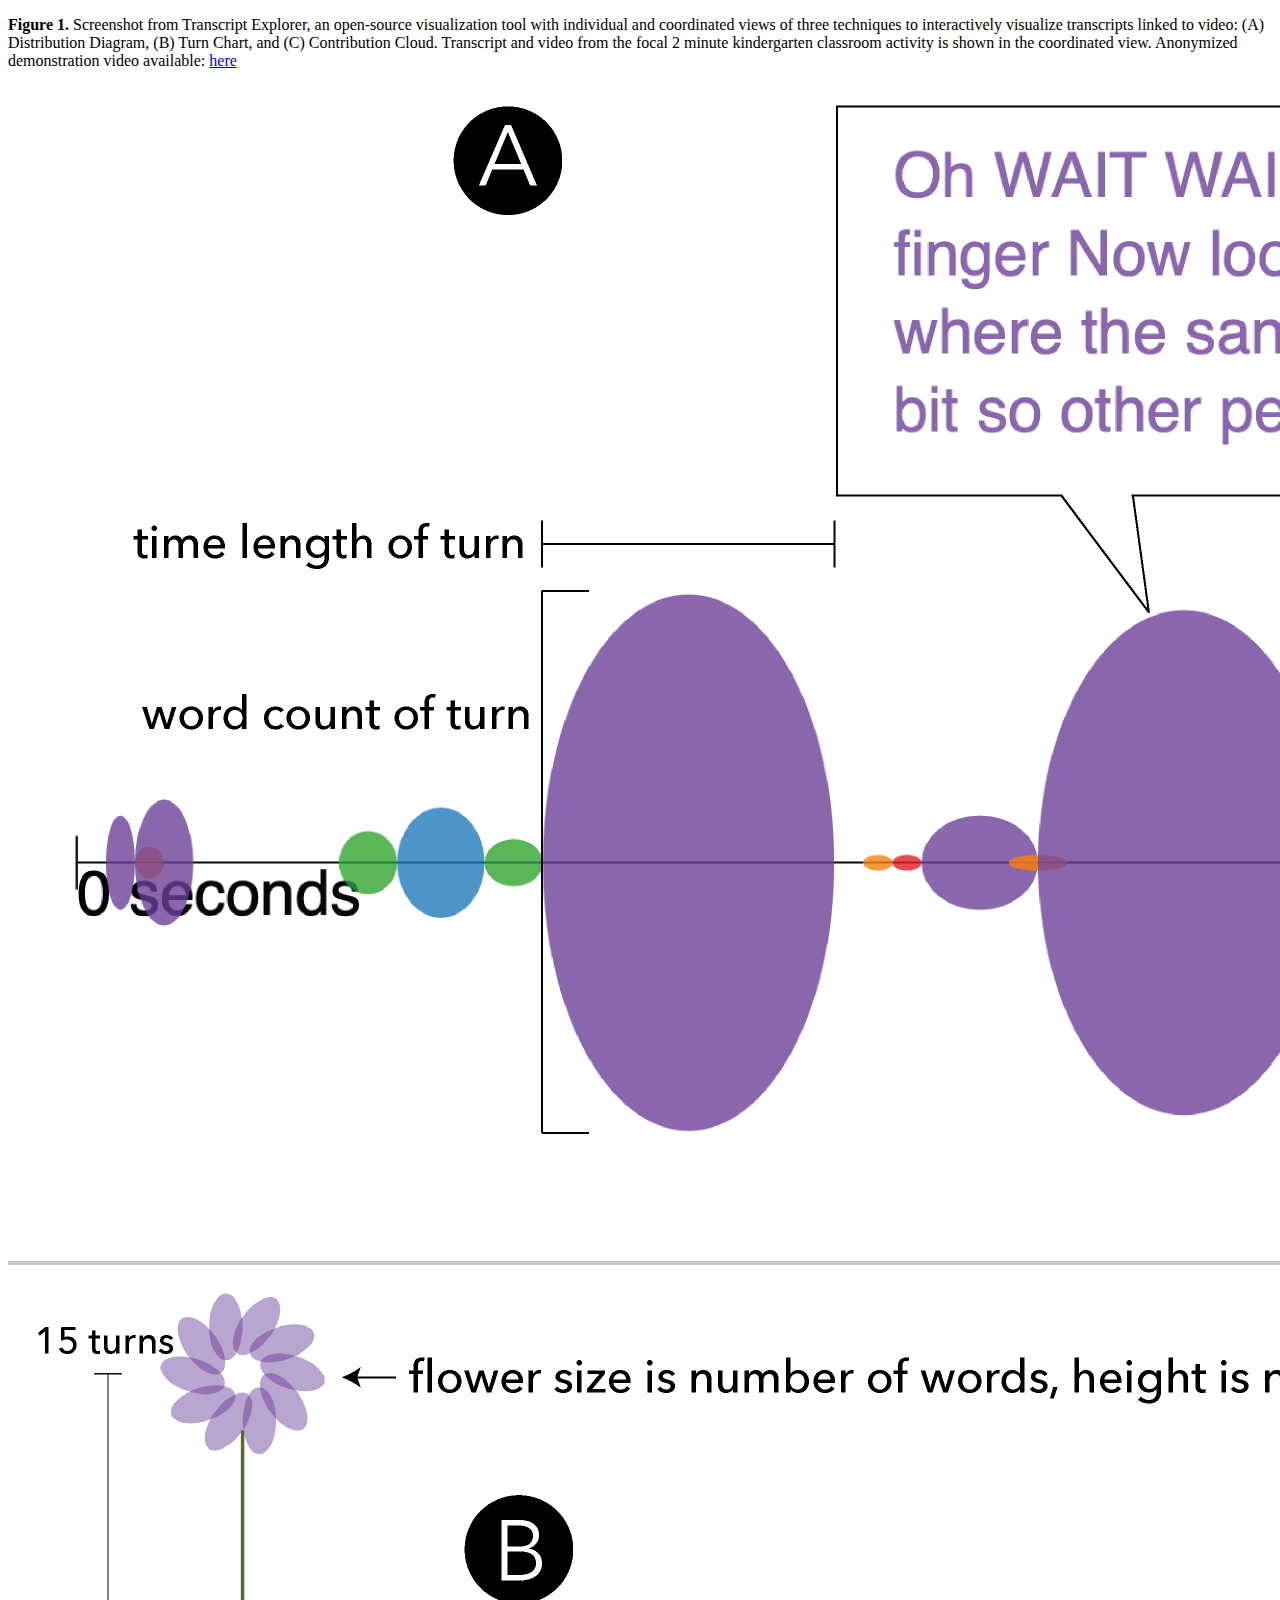
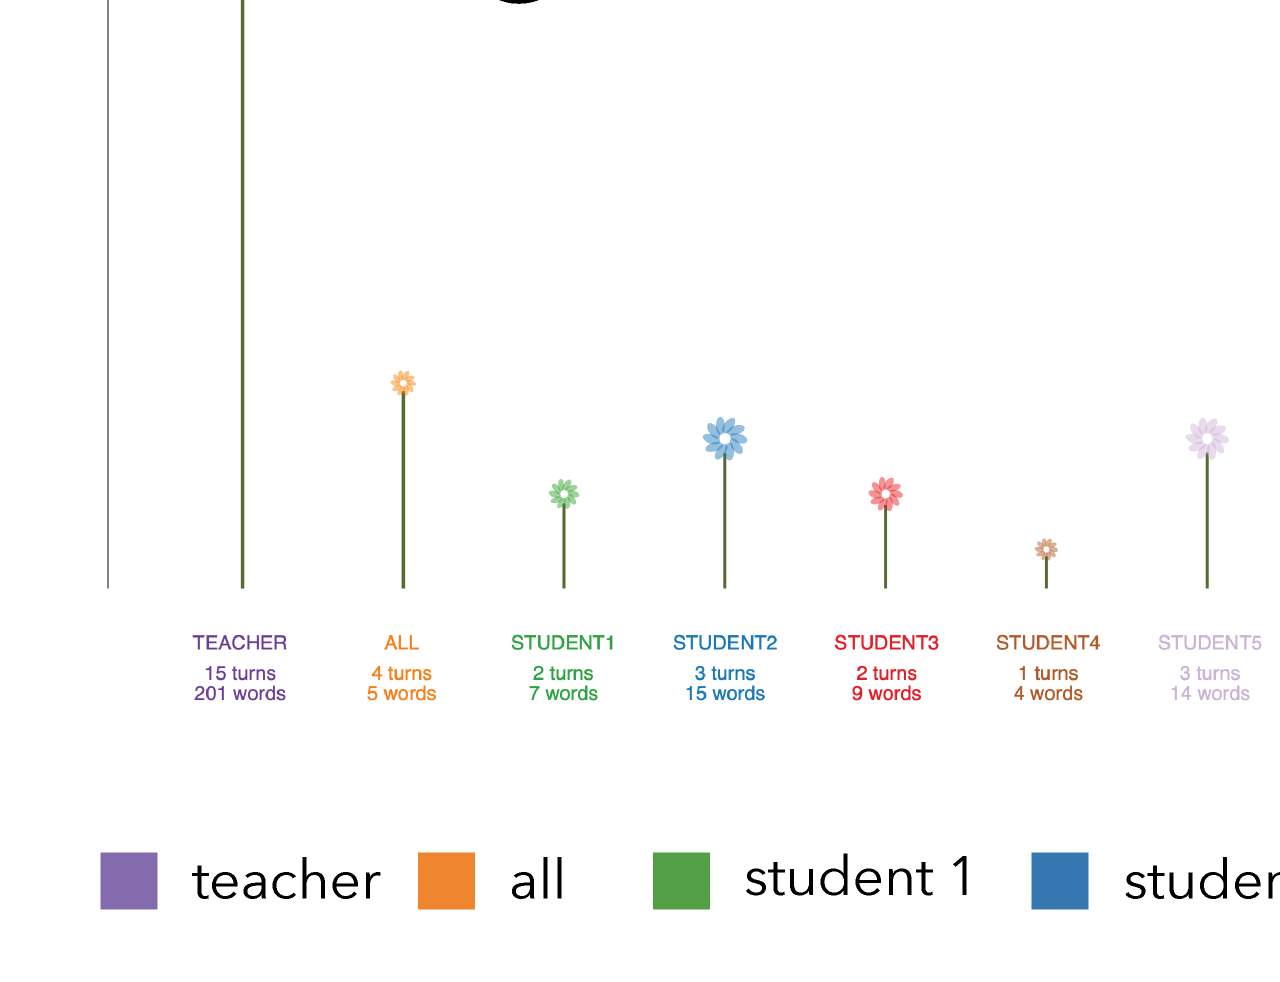
==== figure-1/index.html @ ac2f091b "Update index.html" ====
<!DOCTYPE html>
<html lang="en">

<head>
    <meta name="viewport" content="width=device-width, initial-scale=1.0">
    <link rel="stylesheet" type="text/css" href="../css/image.css">
</head>

<body>
    <div class="figure-1">
          <p><strong>Figure 1.</strong> Screenshot from Transcript Explorer, an open-source visualization tool with individual and coordinated views of three techniques to interactively visualize transcripts linked to video: (A) Distribution Diagram, (B) Turn Chart, and (C) Contribution Cloud. Transcript and video from the focal 2 minute kindergarten classroom activity is shown in the coordinated view. Anonymized demonstration video available: <a href="https://youtu.be/gThEYbHW2iw">here</a></p>
        <img src="../images/Fig_1.png" alt="figure">
    </div>
</body>

</html>
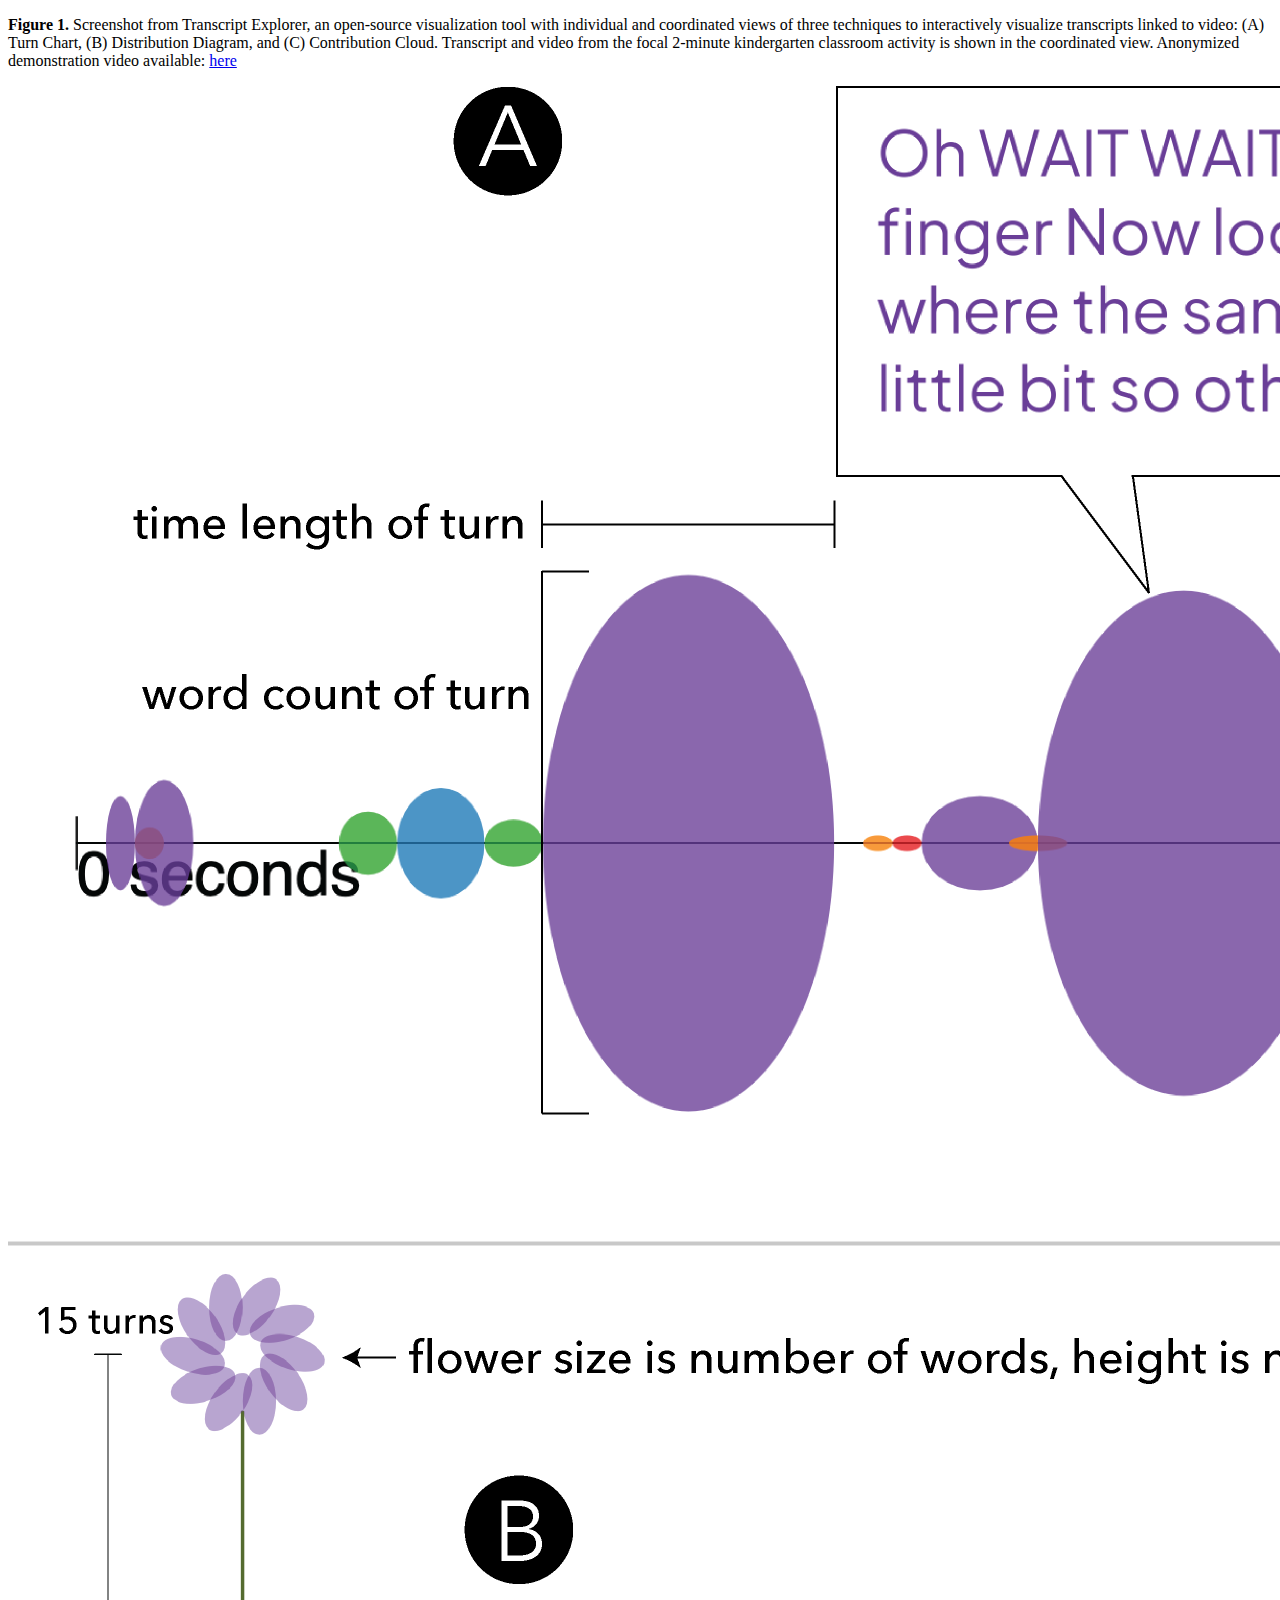
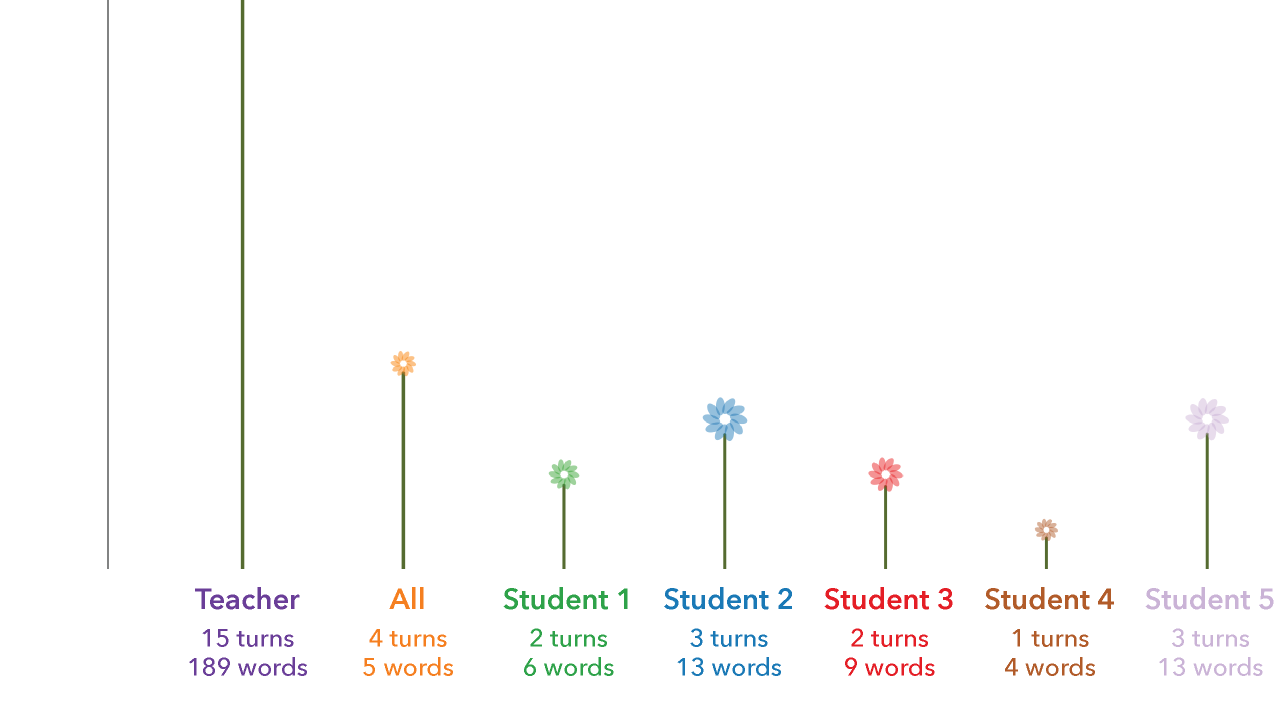
==== commit f7c4eb8c: "Update index.html" ====
--- a/figure-1/index.html
+++ b/figure-1/index.html
@@ -8,7 +8,7 @@
 
 <body>
     <div class="figure-1">
-          <p><strong>Figure 1.</strong> Screenshot from Transcript Explorer, an open-source visualization tool with individual and coordinated views of three techniques to interactively visualize transcripts linked to video: (A) Distribution Diagram, (B) Turn Chart, and (C) Contribution Cloud. Transcript and video from the focal 2 minute kindergarten classroom activity is shown in the coordinated view. Anonymized demonstration video available: <a href="https://youtu.be/gThEYbHW2iw">here</a></p>
+          <p><strong>Figure 1.</strong> Screenshot from Transcript Explorer, an open-source visualization tool with individual and coordinated views of three techniques to interactively visualize transcripts linked to video: (A) Turn Chart, (B) Distribution Diagram, and (C) Contribution Cloud. Transcript and video from the focal 2-minute kindergarten classroom activity is shown in the coordinated view. Anonymized demonstration video available: <a href="https://youtu.be/gThEYbHW2iw">here</a></p>
         <img src="../images/Fig_1.png" alt="figure">
     </div>
 </body>
